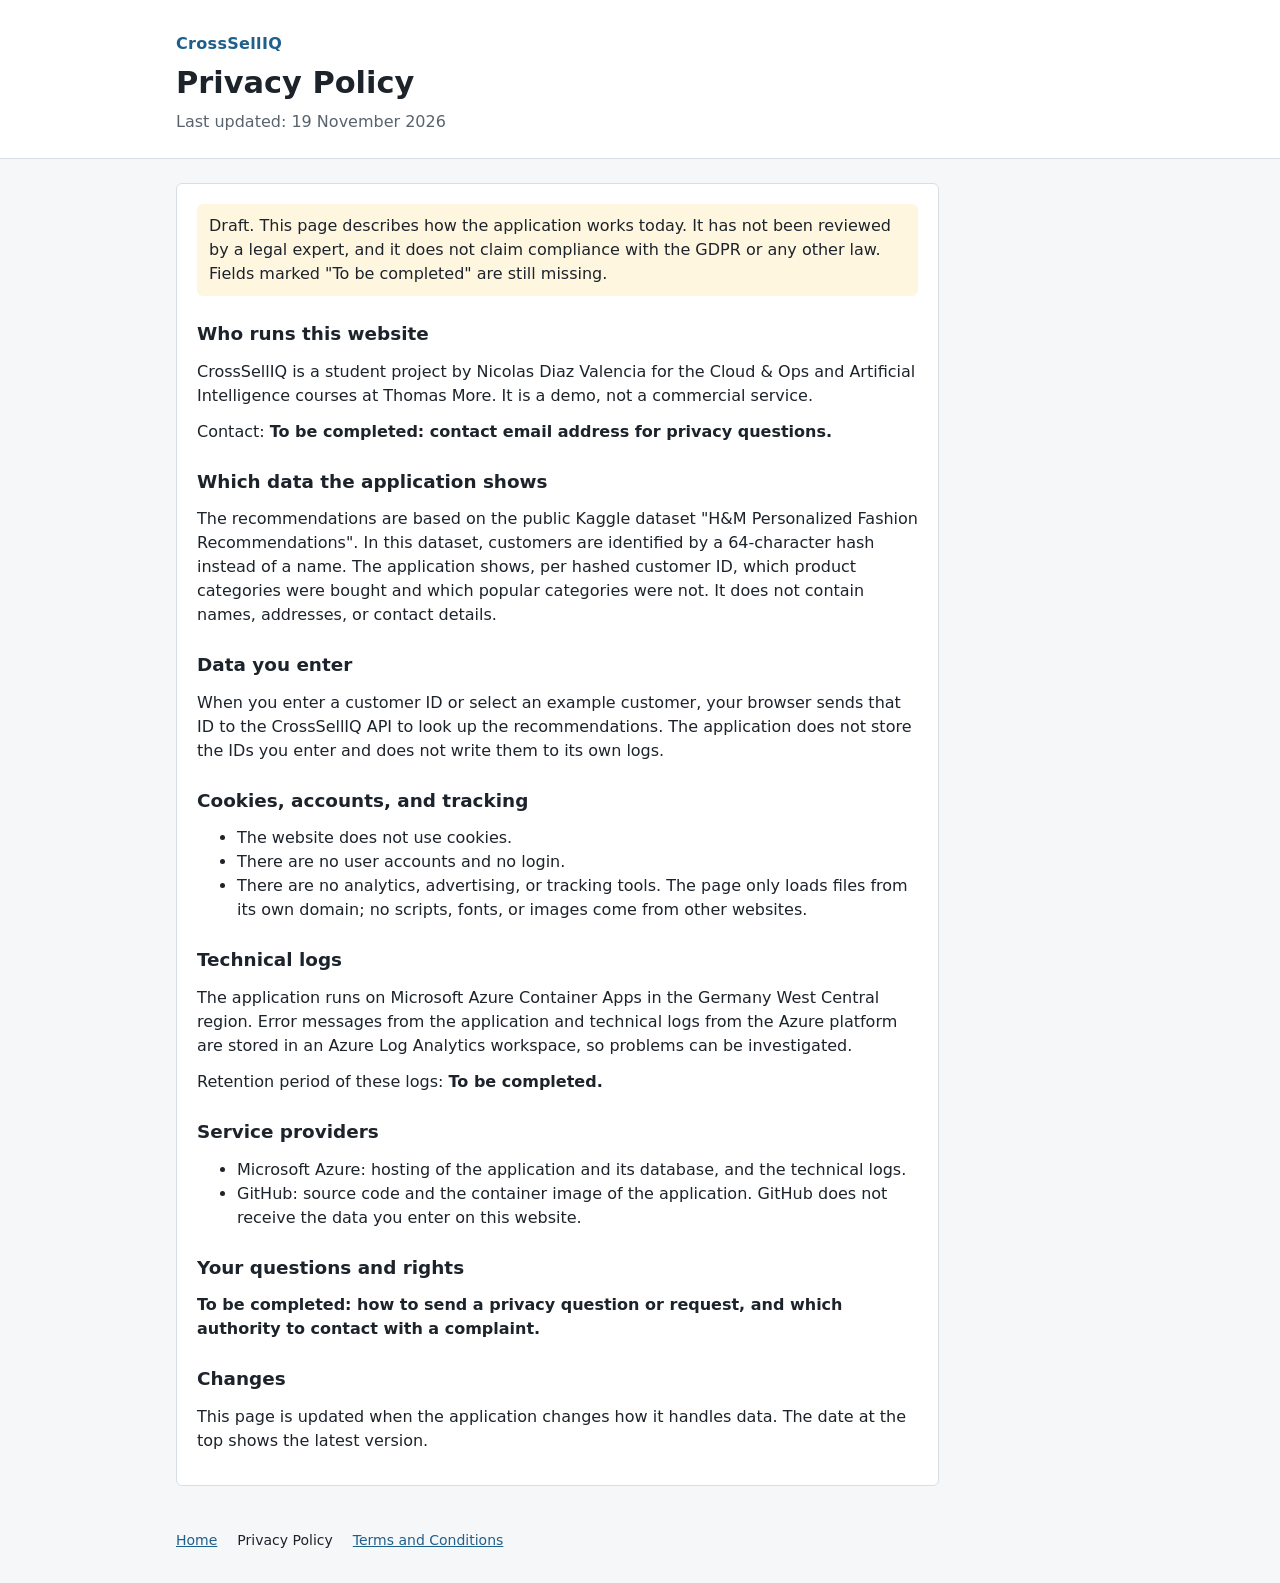
==== src/CrossSellIQ.Api/wwwroot/privacy.html @ 4fe007f2 "Add privacy policy, terms page, and HSTS header" ====
<!doctype html>
<html lang="en">
<head>
    <meta charset="utf-8">
    <meta name="viewport" content="width=device-width, initial-scale=1">
    <title>Privacy Policy | CrossSellIQ</title>
    <meta name="description" content="How the CrossSellIQ demo handles data.">
    <link rel="icon" href="favicon.svg" type="image/svg+xml">
    <link rel="stylesheet" href="styles.css">
</head>
<body>
    <header class="site-header">
        <div class="container">
            <p class="brand"><a href="/">CrossSellIQ</a></p>
            <h1>Privacy Policy</h1>
            <p class="lead">Last updated: 19 November 2026</p>
        </div>
    </header>

    <main class="container">
        <article class="panel legal">
            <p class="notice">
                Draft. This page describes how the application works today. It has not been reviewed by a legal
                expert, and it does not claim compliance with the GDPR or any other law. Fields marked
                "To be completed" are still missing.
            </p>

            <h2>Who runs this website</h2>
            <p>
                CrossSellIQ is a student project by Nicolas Diaz Valencia for the Cloud &amp; Ops and Artificial
                Intelligence courses at Thomas More. It is a demo, not a commercial service.
            </p>
            <p>Contact: <strong>To be completed: contact email address for privacy questions.</strong></p>

            <h2>Which data the application shows</h2>
            <p>
                The recommendations are based on the public Kaggle dataset "H&amp;M Personalized Fashion
                Recommendations". In this dataset, customers are identified by a 64-character hash instead of a
                name. The application shows, per hashed customer ID, which product categories were bought and
                which popular categories were not. It does not contain names, addresses, or contact details.
            </p>

            <h2>Data you enter</h2>
            <p>
                When you enter a customer ID or select an example customer, your browser sends that ID to the
                CrossSellIQ API to look up the recommendations. The application does not store the IDs you enter
                and does not write them to its own logs.
            </p>

            <h2>Cookies, accounts, and tracking</h2>
            <ul>
                <li>The website does not use cookies.</li>
                <li>There are no user accounts and no login.</li>
                <li>
                    There are no analytics, advertising, or tracking tools. The page only loads files from its own
                    domain; no scripts, fonts, or images come from other websites.
                </li>
            </ul>

            <h2>Technical logs</h2>
            <p>
                The application runs on Microsoft Azure Container Apps in the Germany West Central region. Error
                messages from the application and technical logs from the Azure platform are stored in an Azure Log
                Analytics workspace, so problems can be investigated.
            </p>
            <p>Retention period of these logs: <strong>To be completed.</strong></p>

            <h2>Service providers</h2>
            <ul>
                <li>Microsoft Azure: hosting of the application and its database, and the technical logs.</li>
                <li>GitHub: source code and the container image of the application. GitHub does not receive the data you enter on this website.</li>
            </ul>

            <h2>Your questions and rights</h2>
            <p>
                <strong>To be completed: how to send a privacy question or request, and which authority to contact
                with a complaint.</strong>
            </p>

            <h2>Changes</h2>
            <p>This page is updated when the application changes how it handles data. The date at the top shows the latest version.</p>
        </article>
    </main>

    <footer class="site-footer">
        <div class="container">
            <nav aria-label="Legal">
                <ul class="footer-links">
                    <li><a href="/">Home</a></li>
                    <li><a href="privacy.html" aria-current="page">Privacy Policy</a></li>
                    <li><a href="terms.html">Terms and Conditions</a></li>
                </ul>
            </nav>
        </div>
    </footer>
</body>
</html>
---- src/CrossSellIQ.Api/wwwroot/styles.css ----
:root {
    --bg: #f6f7f9;
    --surface: #ffffff;
    --text: #1d232b;
    --muted: #59636e;
    --border: #d9dee4;
    --accent: #1f5f8b;
    --accent-hover: #174a6d;
    --accent-soft: #e6eff6;
    --focus: #f0a500;
    --error: #b42318;
    --error-soft: #fdecea;
    --notice-soft: #fff6e0;
    --bar: #8fb4cf;
    --radius: 6px;
    --font: system-ui, -apple-system, "Segoe UI", Roboto, sans-serif;
    --mono: ui-monospace, "Cascadia Mono", Consolas, monospace;
}

@media (prefers-color-scheme: dark) {
    :root {
        --bg: #12161b;
        --surface: #1a2027;
        --text: #e6e9ec;
        --muted: #a3acb6;
        --border: #313a44;
        --accent: #6aa8d6;
        --accent-hover: #8bbde2;
        --accent-soft: #1f2f3d;
        --error: #f1897f;
        --error-soft: #3a1f1d;
        --notice-soft: #3a3120;
        --bar: #3f6a8a;
    }
}

* {
    box-sizing: border-box;
}

body {
    margin: 0;
    background: var(--bg);
    color: var(--text);
    font-family: var(--font);
    font-size: 1rem;
    line-height: 1.5;
}

.container {
    width: 100%;
    max-width: 960px;
    margin: 0 auto;
    padding: 0 16px;
}

.site-header {
    background: var(--surface);
    border-bottom: 1px solid var(--border);
    padding: 32px 0 24px;
    margin-bottom: 24px;
}

.brand {
    margin: 0 0 8px;
    font-weight: 700;
    color: var(--accent);
    letter-spacing: 0.02em;
}

h1 {
    margin: 0 0 8px;
    font-size: clamp(1.4rem, 3vw, 1.9rem);
    line-height: 1.25;
}

h2 {
    margin: 0 0 12px;
    font-size: 1.15rem;
}

/* The results heading only receives focus from script; a visible outline there would be distracting. */
#results-title:focus {
    outline: none;
}

.lead {
    margin: 0;
    max-width: 65ch;
    color: var(--muted);
}

.panel {
    background: var(--surface);
    border: 1px solid var(--border);
    border-radius: var(--radius);
    padding: 20px;
    margin-bottom: 20px;
}

.field {
    display: flex;
    flex-direction: column;
    gap: 4px;
    margin-bottom: 12px;
}

label {
    font-weight: 600;
}

input,
select {
    font: inherit;
    color: var(--text);
    background: var(--surface);
    border: 1px solid var(--border);
    border-radius: var(--radius);
    padding: 8px 10px;
}

#customer-id {
    font-family: var(--mono);
    font-size: 0.9rem;
    width: 100%;
}

input[aria-invalid="true"] {
    border-color: var(--error);
}

.form-row {
    display: flex;
    flex-wrap: wrap;
    align-items: flex-end;
    gap: 12px;
}

.form-row .field {
    margin-bottom: 0;
}

.button {
    font: inherit;
    font-weight: 600;
    color: #ffffff;
    background: var(--accent);
    border: 1px solid var(--accent);
    border-radius: var(--radius);
    padding: 8px 16px;
    cursor: pointer;
}

.button:hover {
    background: var(--accent-hover);
}

.button:disabled {
    opacity: 0.6;
    cursor: wait;
}

@media (prefers-color-scheme: dark) {
    .button {
        color: #0e1418;
    }
}

:focus-visible {
    outline: 3px solid var(--focus);
    outline-offset: 2px;
}

.hint {
    margin: 0;
    color: var(--muted);
    font-size: 0.875rem;
}

.field-error {
    margin: 0;
    color: var(--error);
    font-size: 0.875rem;
}

.status {
    margin: 8px 0 0;
    color: var(--muted);
}

.alert {
    margin-top: 8px;
    padding: 12px;
    border-radius: var(--radius);
    background: var(--error-soft);
    color: var(--error);
}

.alert strong {
    display: block;
}

.notice {
    padding: 10px 12px;
    border-radius: var(--radius);
    background: var(--notice-soft);
}

.examples {
    list-style: none;
    margin: 12px 0 0;
    padding: 0;
    display: grid;
    grid-template-columns: repeat(auto-fill, minmax(220px, 1fr));
    gap: 8px;
}

.example-button {
    width: 100%;
    text-align: left;
    font: inherit;
    color: var(--text);
    background: var(--accent-soft);
    border: 1px solid var(--border);
    border-radius: var(--radius);
    padding: 8px 10px;
    cursor: pointer;
}

.example-button:hover {
    border-color: var(--accent);
}

.example-button .mono {
    display: block;
    font-size: 0.85rem;
}

.example-button .count {
    font-size: 0.85rem;
    color: var(--muted);
}

.mono {
    font-family: var(--mono);
    overflow-wrap: anywhere;
}

.summary {
    display: grid;
    gap: 12px;
    margin: 0 0 12px;
}

.summary dt {
    font-weight: 600;
}

.summary dd {
    margin: 0;
}

.tags {
    list-style: none;
    margin: 0;
    padding: 0;
    display: flex;
    flex-wrap: wrap;
    gap: 6px;
}

.tags li {
    border: 1px solid var(--border);
    border-radius: 4px;
    padding: 2px 8px;
    font-size: 0.875rem;
}

.table-wrapper {
    overflow-x: auto;
    margin-bottom: 12px;
}

table {
    width: 100%;
    border-collapse: collapse;
}

th,
td {
    text-align: left;
    padding: 8px;
    border-bottom: 1px solid var(--border);
    vertical-align: top;
}

th {
    font-size: 0.875rem;
    color: var(--muted);
}

.score {
    display: flex;
    align-items: center;
    gap: 8px;
    min-width: 140px;
}

.score-bar {
    flex: 1;
    height: 8px;
    background: var(--accent-soft);
    border-radius: 4px;
    overflow: hidden;
}

.score-fill {
    height: 100%;
    background: var(--bar);
}

.visually-hidden {
    position: absolute;
    width: 1px;
    height: 1px;
    overflow: hidden;
    clip: rect(0 0 0 0);
    white-space: nowrap;
}

.site-footer {
    padding: 16px 0 32px;
    color: var(--muted);
    font-size: 0.875rem;
}

a {
    color: var(--accent);
}

a:hover {
    color: var(--accent-hover);
}

.brand a {
    color: inherit;
    text-decoration: none;
}

.footer-links {
    display: flex;
    flex-wrap: wrap;
    gap: 8px 20px;
    margin: 8px 0 0;
    padding: 0;
    list-style: none;
}

.footer-links a[aria-current="page"] {
    color: var(--text);
    text-decoration: none;
}

.legal {
    max-width: 75ch;
}

.legal h2 {
    margin-top: 24px;
}

.legal p,
.legal ul {
    margin: 0 0 12px;
}

@media (prefers-reduced-motion: reduce) {
    * {
        transition: none !important;
        animation: none !important;
    }
}
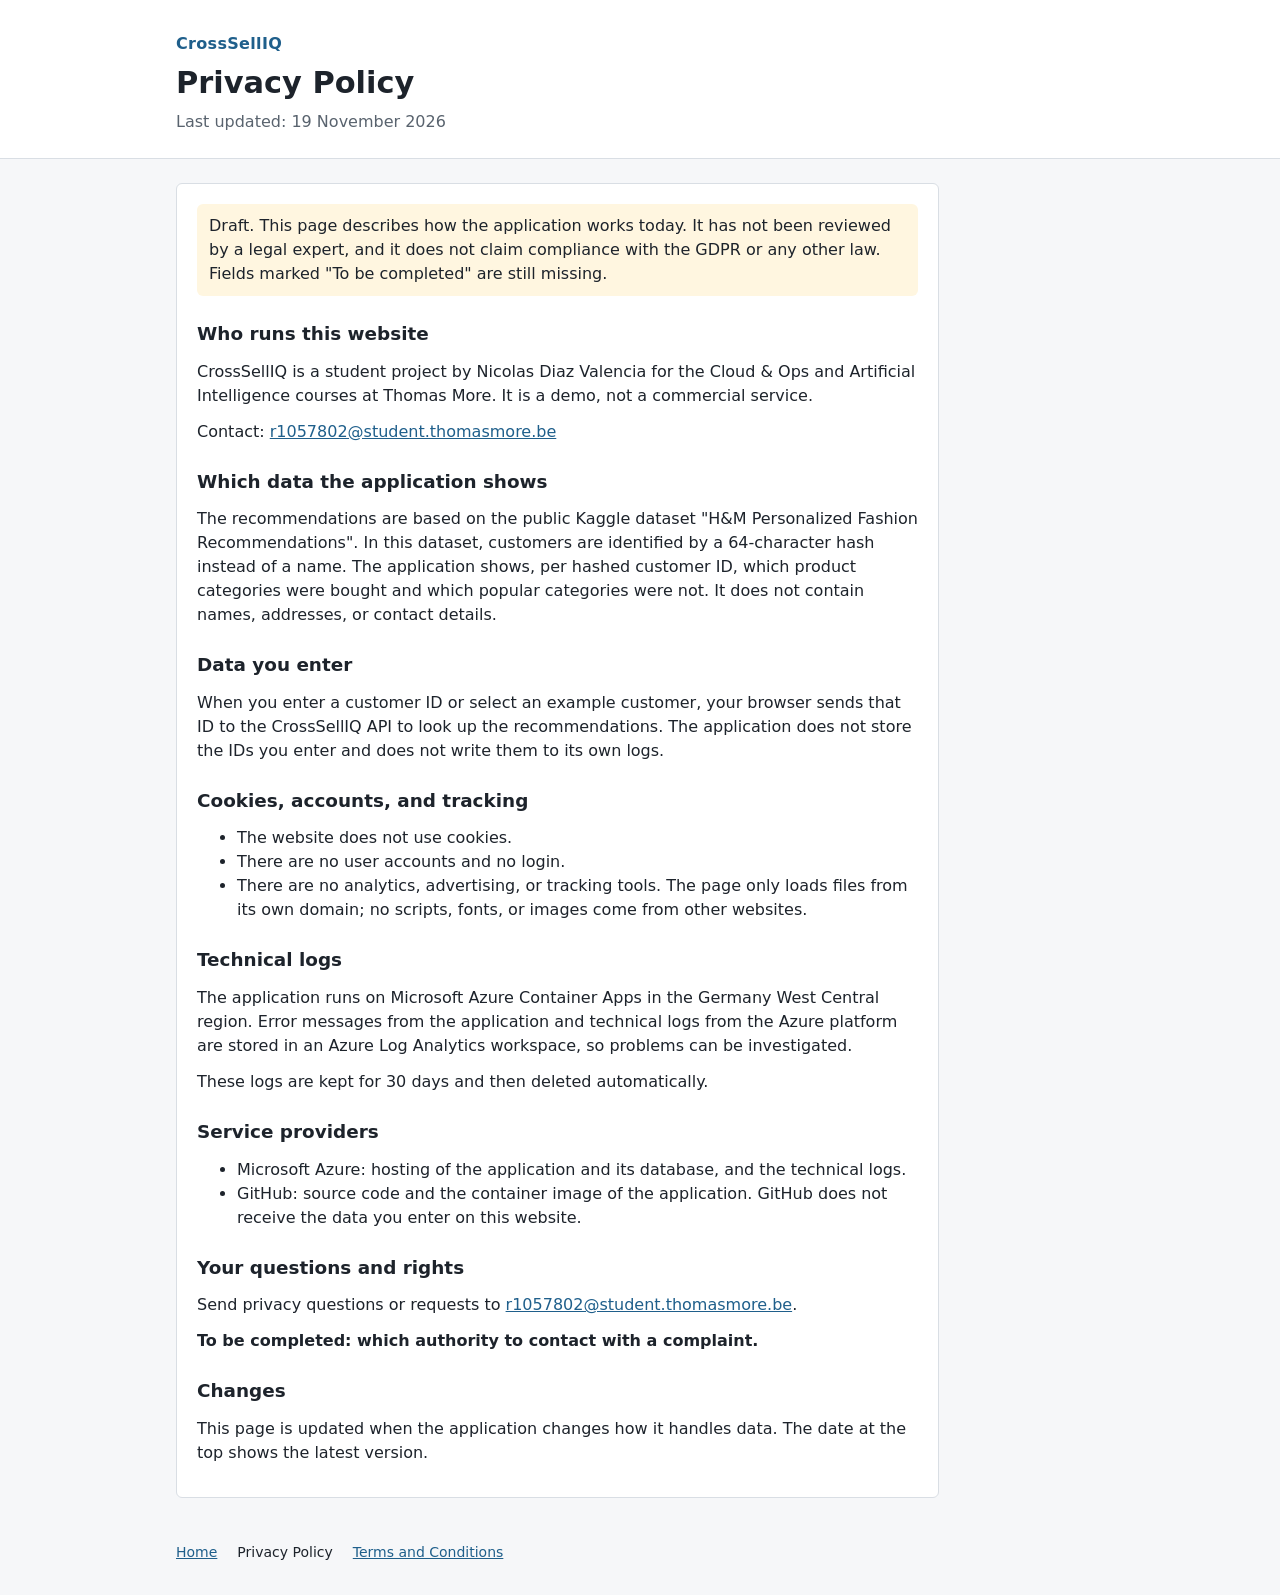
==== commit fcaba23c: "Add contact email and log retention to legal pages" ====
--- a/src/CrossSellIQ.Api/wwwroot/privacy.html
+++ b/src/CrossSellIQ.Api/wwwroot/privacy.html
@@ -30,7 +30,7 @@
                 CrossSellIQ is a student project by Nicolas Diaz Valencia for the Cloud &amp; Ops and Artificial
                 Intelligence courses at Thomas More. It is a demo, not a commercial service.
             </p>
-            <p>Contact: <strong>To be completed: contact email address for privacy questions.</strong></p>
+            <p>Contact: <a href="mailto:r1057802@student.thomasmore.be">r1057802@student.thomasmore.be</a></p>
 
             <h2>Which data the application shows</h2>
             <p>
@@ -63,7 +63,7 @@
                 messages from the application and technical logs from the Azure platform are stored in an Azure Log
                 Analytics workspace, so problems can be investigated.
             </p>
-            <p>Retention period of these logs: <strong>To be completed.</strong></p>
+            <p>These logs are kept for 30 days and then deleted automatically.</p>
 
             <h2>Service providers</h2>
             <ul>
@@ -73,9 +73,10 @@
 
             <h2>Your questions and rights</h2>
             <p>
-                <strong>To be completed: how to send a privacy question or request, and which authority to contact
-                with a complaint.</strong>
+                Send privacy questions or requests to
+                <a href="mailto:r1057802@student.thomasmore.be">r1057802@student.thomasmore.be</a>.
             </p>
+            <p><strong>To be completed: which authority to contact with a complaint.</strong></p>
 
             <h2>Changes</h2>
             <p>This page is updated when the application changes how it handles data. The date at the top shows the latest version.</p>
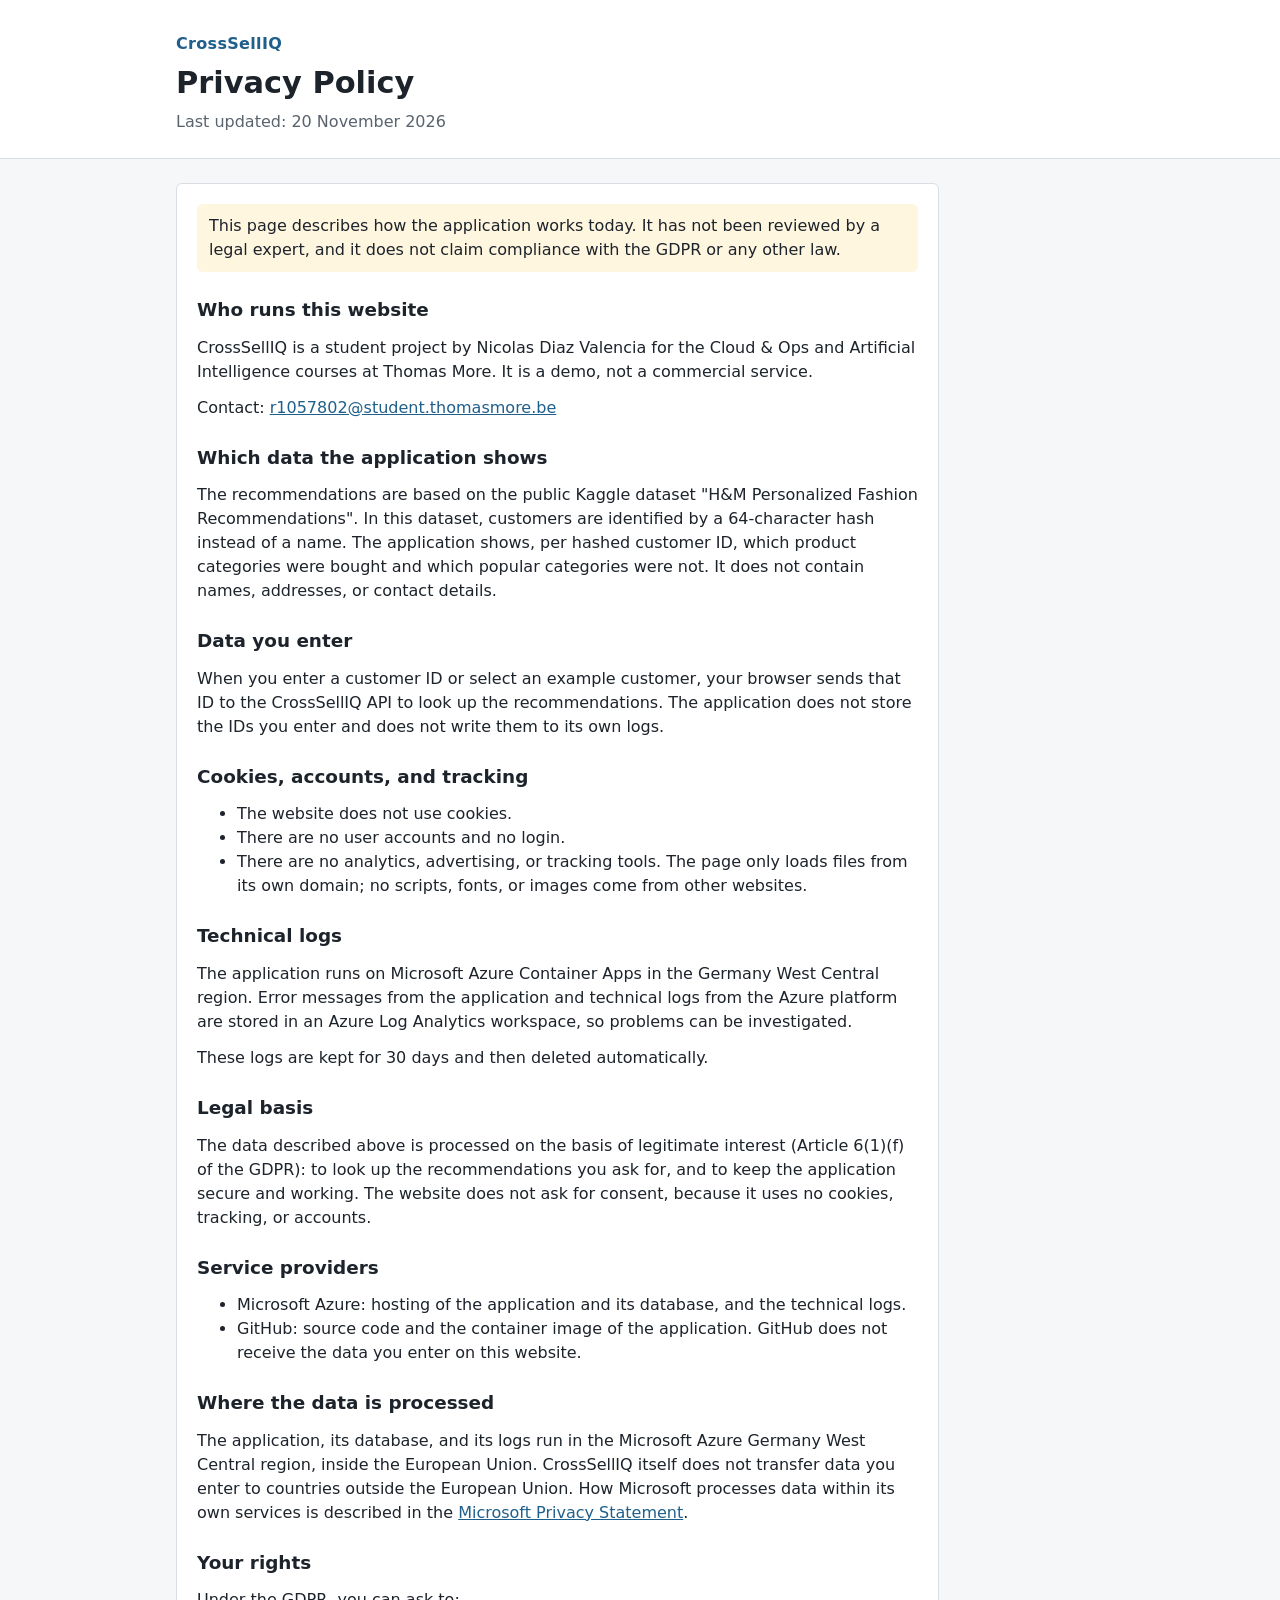
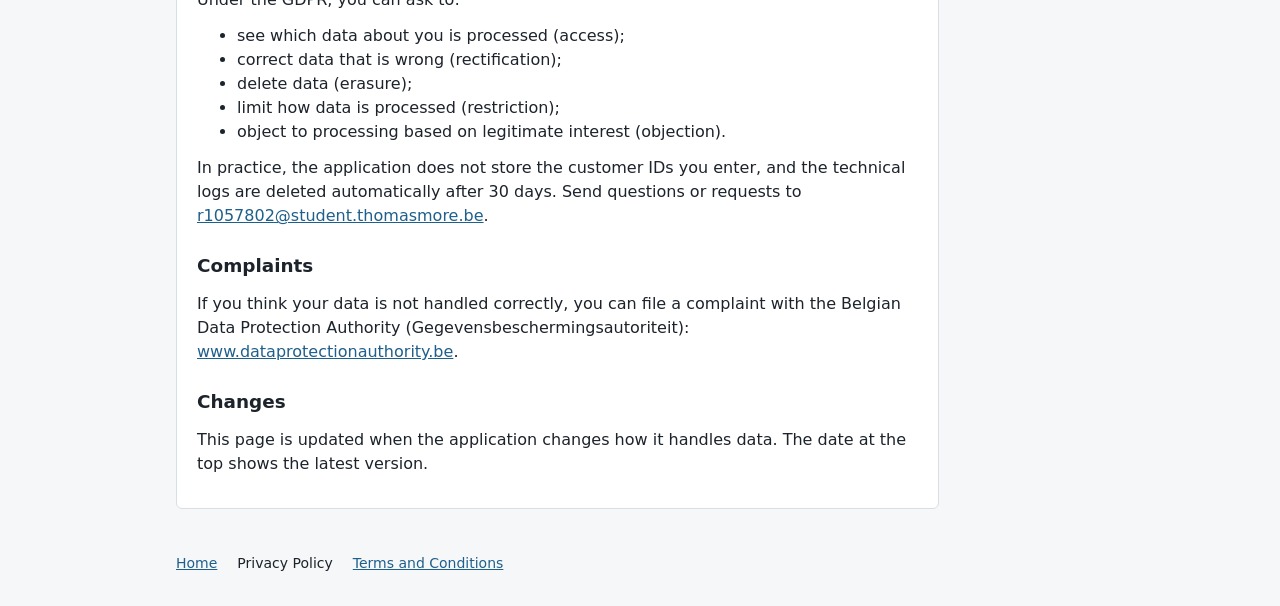
==== commit 44732bf4: "Complete privacy policy and terms with legal basis, rights, and governing law" ====
--- a/src/CrossSellIQ.Api/wwwroot/privacy.html
+++ b/src/CrossSellIQ.Api/wwwroot/privacy.html
@@ -13,16 +13,15 @@
         <div class="container">
             <p class="brand"><a href="/">CrossSellIQ</a></p>
             <h1>Privacy Policy</h1>
-            <p class="lead">Last updated: 19 November 2026</p>
+            <p class="lead">Last updated: 20 November 2026</p>
         </div>
     </header>
 
     <main class="container">
         <article class="panel legal">
             <p class="notice">
-                Draft. This page describes how the application works today. It has not been reviewed by a legal
-                expert, and it does not claim compliance with the GDPR or any other law. Fields marked
-                "To be completed" are still missing.
+                This page describes how the application works today. It has not been reviewed by a legal expert,
+                and it does not claim compliance with the GDPR or any other law.
             </p>
 
             <h2>Who runs this website</h2>
@@ -65,18 +64,48 @@
             </p>
             <p>These logs are kept for 30 days and then deleted automatically.</p>
 
+            <h2>Legal basis</h2>
+            <p>
+                The data described above is processed on the basis of legitimate interest (Article 6(1)(f) of the
+                GDPR): to look up the recommendations you ask for, and to keep the application secure and working.
+                The website does not ask for consent, because it uses no cookies, tracking, or accounts.
+            </p>
+
             <h2>Service providers</h2>
             <ul>
                 <li>Microsoft Azure: hosting of the application and its database, and the technical logs.</li>
                 <li>GitHub: source code and the container image of the application. GitHub does not receive the data you enter on this website.</li>
             </ul>
 
-            <h2>Your questions and rights</h2>
+            <h2>Where the data is processed</h2>
             <p>
-                Send privacy questions or requests to
+                The application, its database, and its logs run in the Microsoft Azure Germany West Central region,
+                inside the European Union. CrossSellIQ itself does not transfer data you enter to countries outside
+                the European Union. How Microsoft processes data within its own services is described in the
+                <a href="https://privacy.microsoft.com/privacystatement">Microsoft Privacy Statement</a>.
+            </p>
+
+            <h2>Your rights</h2>
+            <p>Under the GDPR, you can ask to:</p>
+            <ul>
+                <li>see which data about you is processed (access);</li>
+                <li>correct data that is wrong (rectification);</li>
+                <li>delete data (erasure);</li>
+                <li>limit how data is processed (restriction);</li>
+                <li>object to processing based on legitimate interest (objection).</li>
+            </ul>
+            <p>
+                In practice, the application does not store the customer IDs you enter, and the technical logs are
+                deleted automatically after 30 days. Send questions or requests to
                 <a href="mailto:r1057802@student.thomasmore.be">r1057802@student.thomasmore.be</a>.
             </p>
-            <p><strong>To be completed: which authority to contact with a complaint.</strong></p>
+
+            <h2>Complaints</h2>
+            <p>
+                If you think your data is not handled correctly, you can file a complaint with the Belgian Data
+                Protection Authority (Gegevensbeschermingsautoriteit):
+                <a href="https://www.dataprotectionauthority.be">www.dataprotectionauthority.be</a>.
+            </p>
 
             <h2>Changes</h2>
             <p>This page is updated when the application changes how it handles data. The date at the top shows the latest version.</p>
